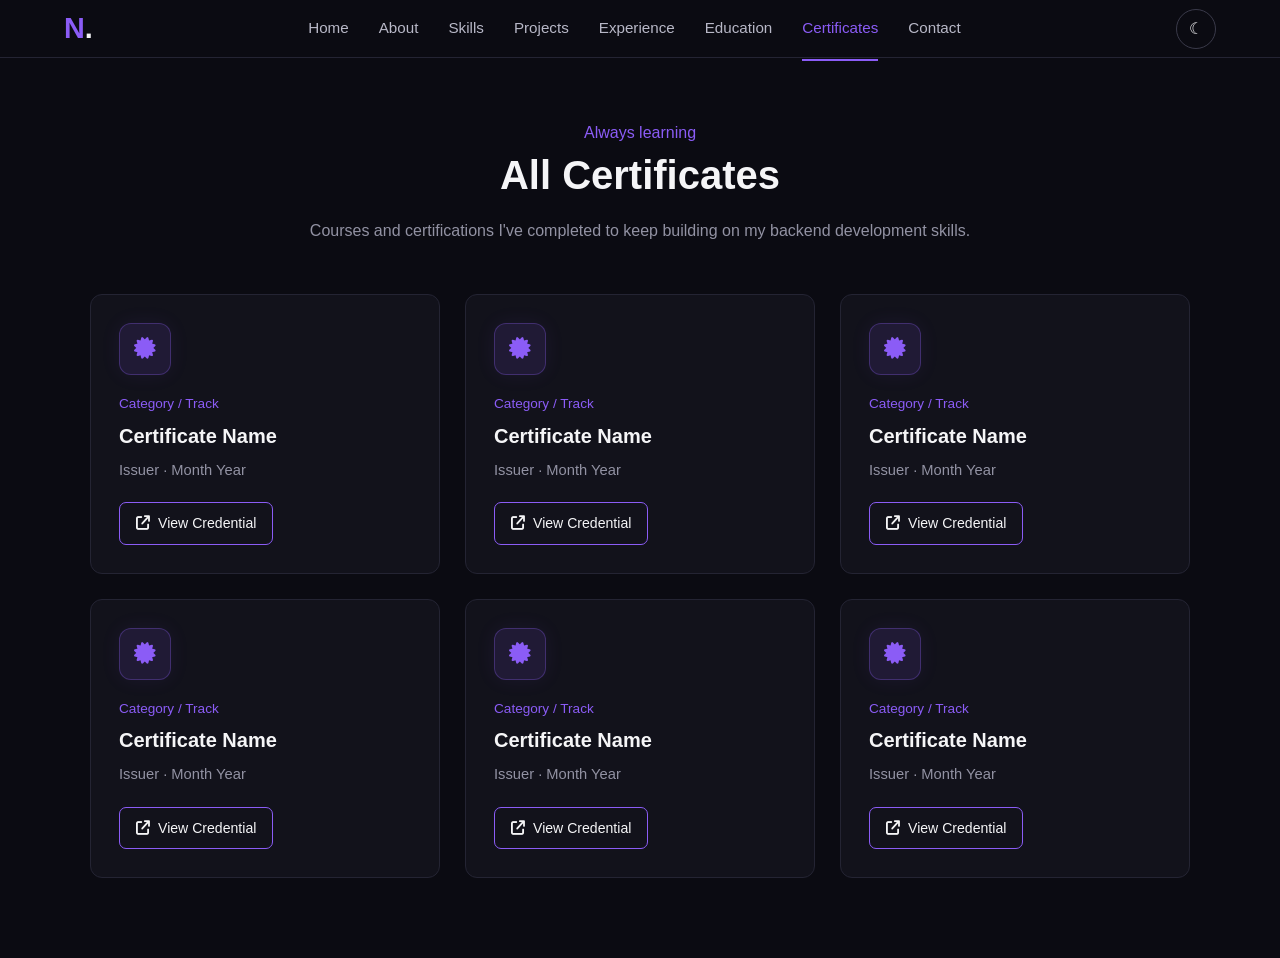
==== certificates.html @ 8460e075 "Rename Certificates.html to certificates.html" ====
<!DOCTYPE html>
<html lang="en">
<head>
    <meta charset="UTF-8">
    <meta name="viewport" content="width=device-width, initial-scale=1.0">

    <title>Certificates | Naira Othman Tamer</title>
    <link rel="icon" type="image/png" href="assets/WebLogo.png">

    <link rel="stylesheet" href="css/certificatestyle.css">

    <!-- Font Awesome -->
    <link
        rel="stylesheet"
        href="https://cdnjs.cloudflare.com/ajax/libs/font-awesome/6.5.2/css/all.min.css"
    >
</head>

<body>

    <!-- Certificates Navbar -->
    <header class="certs-navbar">

        <a href="index.html" class="certs-logo">
            N<span>.</span>
        </a>

        <nav class="certs-nav-links">
            <a href="index.html#home">Home</a>
            <a href="index.html#about">About</a>
            <a href="index.html#skills">Skills</a>
            <a href="projects.html">Projects</a>
            <a href="index.html#experience">Experience</a>
            <a href="index.html#education">Education</a>
            <a href="certificates.html" class="active">Certificates</a>
            <a href="index.html#contact">Contact</a>
        </nav>

        <button
            class="certs-theme-toggle"
            aria-label="Toggle theme"
        >
            ☾
        </button>

    </header>


    <!-- Certificates Page -->
    <main class="certs-page">

        <section class="certs-section">

            <div class="certs-section-heading">
                <p>Always learning</p>
                <h1>All Certificates</h1>
            </div>

            <p class="certs-page-intro">
                Courses and certifications I've completed to keep building
                on my backend development skills.
            </p>


            <div class="certs-grid">

                <!-- PLACEHOLDER — repeat .certs-card for each certificate -->
                <article class="certs-card">
                    <div class="certs-card-content">

                        <div class="certs-card-icon">
                            <i class="fa-solid fa-certificate"></i>
                        </div>

                        <div class="certs-category">Category / Track</div>

                        <h2>Certificate Name</h2>

                        <p>Issuer · Month Year</p>

                        <a
                            href="#"
                            target="_blank"
                            rel="noopener noreferrer"
                            class="certs-link"
                        >
                            <i class="fa-solid fa-arrow-up-right-from-square"></i>
                            View Credential
                        </a>

                    </div>
                </article>

                <article class="certs-card">
                    <div class="certs-card-content">

                        <div class="certs-card-icon">
                            <i class="fa-solid fa-certificate"></i>
                        </div>

                        <div class="certs-category">Category / Track</div>

                        <h2>Certificate Name</h2>

                        <p>Issuer · Month Year</p>

                        <a
                            href="#"
                            target="_blank"
                            rel="noopener noreferrer"
                            class="certs-link"
                        >
                            <i class="fa-solid fa-arrow-up-right-from-square"></i>
                            View Credential
                        </a>

                    </div>
                </article>

                <article class="certs-card">
                    <div class="certs-card-content">

                        <div class="certs-card-icon">
                            <i class="fa-solid fa-certificate"></i>
                        </div>

                        <div class="certs-category">Category / Track</div>

                        <h2>Certificate Name</h2>

                        <p>Issuer · Month Year</p>

                        <a
                            href="#"
                            target="_blank"
                            rel="noopener noreferrer"
                            class="certs-link"
                        >
                            <i class="fa-solid fa-arrow-up-right-from-square"></i>
                            View Credential
                        </a>

                    </div>
                </article>

                <article class="certs-card">
                    <div class="certs-card-content">

                        <div class="certs-card-icon">
                            <i class="fa-solid fa-certificate"></i>
                        </div>

                        <div class="certs-category">Category / Track</div>

                        <h2>Certificate Name</h2>

                        <p>Issuer · Month Year</p>

                        <a
                            href="#"
                            target="_blank"
                            rel="noopener noreferrer"
                            class="certs-link"
                        >
                            <i class="fa-solid fa-arrow-up-right-from-square"></i>
                            View Credential
                        </a>

                    </div>
                </article>

                <article class="certs-card">
                    <div class="certs-card-content">

                        <div class="certs-card-icon">
                            <i class="fa-solid fa-certificate"></i>
                        </div>

                        <div class="certs-category">Category / Track</div>

                        <h2>Certificate Name</h2>

                        <p>Issuer · Month Year</p>

                        <a
                            href="#"
                            target="_blank"
                            rel="noopener noreferrer"
                            class="certs-link"
                        >
                            <i class="fa-solid fa-arrow-up-right-from-square"></i>
                            View Credential
                        </a>

                    </div>
                </article>

                <article class="certs-card">
                    <div class="certs-card-content">

                        <div class="certs-card-icon">
                            <i class="fa-solid fa-certificate"></i>
                        </div>

                        <div class="certs-category">Category / Track</div>

                        <h2>Certificate Name</h2>

                        <p>Issuer · Month Year</p>

                        <a
                            href="#"
                            target="_blank"
                            rel="noopener noreferrer"
                            class="certs-link"
                        >
                            <i class="fa-solid fa-arrow-up-right-from-square"></i>
                            View Credential
                        </a>

                    </div>
                </article>
                <!-- END PLACEHOLDER -->

            </div>

        </section>

    </main>


    <script src="js/script.js"></script>

</body>
</html>
---- css/certificatestyle.css ----
/* ==================================================
   CERTIFICATES PAGE
   ================================================== */

/* =========================
   Base
   ========================= */

* {
    margin: 0;
    padding: 0;
    box-sizing: border-box;
}

html {
    scroll-behavior: smooth;
}

body {
    font-family: Arial, Helvetica, sans-serif;
    background: #0b0b12;
    color: #f5f5f7;
    line-height: 1.6;
    min-height: 100vh;
}


/* =========================
   Navbar
   ========================= */

.certs-navbar {
    position: fixed;
    top: 0;
    left: 0;
    width: 100%;
    height: 58px;

    display: flex;
    align-items: center;

    padding: 0 5%;
    z-index: 1000;

    background: #0b0b12;
    border-bottom: 1px solid #242433;
}

.certs-logo {
    color: #8b5cf6;
    font-size: 1.8rem;
    font-weight: 700;
    text-decoration: none;

    flex-shrink: 0;
}

.certs-logo span {
    color: #f5f5f7;
}


/* Navigation */

.certs-nav-links {
    display: flex;
    align-items: center;
    justify-content: center;

    gap: 30px;

    margin: 0 auto;
}

.certs-nav-links a {
    position: relative;

    color: #b8b8c7;
    text-decoration: none;

    font-size: 0.95rem;
    font-weight: 500;

    white-space: nowrap;

    padding: 20px 0;

    transition: color 0.3s ease;
}

.certs-nav-links a:hover,
.certs-nav-links a.active {
    color: #f5f5f7;
}

.certs-nav-links a.active {
    color: #8b5cf6;
}

.certs-nav-links a.active::after {
    content: "";

    position: absolute;
    left: 0;
    right: 0;
    bottom: 0;

    height: 2px;

    background: #8b5cf6;
}


/* Theme Button */

.certs-theme-toggle {
    width: 40px;
    height: 40px;

    display: flex;
    align-items: center;
    justify-content: center;

    flex-shrink: 0;

    background: transparent;
    border: 1px solid #3a3a4a;
    border-radius: 50%;

    color: #f5f5f7;

    font-size: 1rem;

    cursor: pointer;

    transition: 0.3s ease;
}

.certs-theme-toggle:hover {
    border-color: #8b5cf6;
    color: #8b5cf6;
}


/* =========================
   Main Certificates Page
   ========================= */

.certs-page {
    min-height: 100vh;

    padding-top: 120px;
    padding-bottom: 80px;
}

.certs-section {
    width: 88%;
    max-width: 1100px;

    margin: 0 auto;
}


/* =========================
   Page Heading
   ========================= */

.certs-section-heading {
    text-align: center;

    margin-bottom: 18px;
}

.certs-section-heading p {
    color: #8b5cf6;

    font-size: 1rem;

    margin-bottom: 5px;
}

.certs-section-heading h1 {
    color: #f5f5f7;

    font-size: 2.5rem;
    font-weight: 700;

    line-height: 1.2;
}


/* Intro */

.certs-page-intro {
    max-width: 700px;

    margin: 0 auto 50px;

    text-align: center;

    color: #9292a3;

    font-size: 1rem;
    line-height: 1.7;
}


/* =========================
   Certificates Grid
   ========================= */

.certs-grid {
    display: grid;

    grid-template-columns: repeat(3, minmax(0, 1fr));

    gap: 25px;
}


/* =========================
   Certificate Card
   ========================= */

.certs-card {
    background: #12121b;

    border: 1px solid #242433;
    border-radius: 12px;

    overflow: hidden;

    transition:
        border-color 0.3s ease,
        transform 0.3s ease;
}

.certs-card:hover {
    border-color: #3a3a4a;
    transform: translateY(-3px);
}

.certs-card-content {
    padding: 28px;
}


/* Icon */

.certs-card-icon {
    width: 52px;
    height: 52px;

    display: flex;
    align-items: center;
    justify-content: center;

    margin-bottom: 18px;

    border-radius: 12px;

    background: rgba(139, 92, 246, 0.12);
    border: 1px solid rgba(139, 92, 246, 0.3);

    color: #8b5cf6;

    font-size: 1.35rem;

    box-shadow: 0 0 20px rgba(139, 92, 246, 0.08);
}


/* Category */

.certs-category {
    color: #8b5cf6;

    font-size: 0.85rem;

    margin-bottom: 8px;
}


/* Title */

.certs-card h2 {
    color: #f5f5f7;

    font-size: 1.25rem;
    font-weight: 600;

    line-height: 1.3;

    margin-bottom: 10px;
}


/* Issuer / date */

.certs-card p {
    color: #9292a3;

    font-size: 0.92rem;

    line-height: 1.6;
}


/* =========================
   Credential Link
   ========================= */

.certs-link {
    display: inline-flex;
    align-items: center;

    gap: 8px;

    margin-top: 20px;
    padding: 9px 16px;

    border: 1px solid #8b5cf6;
    border-radius: 7px;

    color: #f5f5f7;
    background: transparent;

    font-size: 0.88rem;
    font-weight: 500;

    text-decoration: none;

    transition: 0.3s ease;
}

.certs-link:hover {
    background: #8b5cf6;
    color: #ffffff;

    transform: translateY(-2px);
}


/* ==================================================
   RESPONSIVE
   ================================================== */

@media (max-width: 900px) {

    .certs-navbar {
        padding: 0 4%;
    }

    .certs-nav-links {
        gap: 20px;
    }

    .certs-grid {
        grid-template-columns: repeat(2, minmax(0, 1fr));
    }

}


@media (max-width: 600px) {

    .certs-navbar {
        height: 58px;

        padding: 0 4%;

        gap: 15px;
    }

    .certs-nav-links {
        justify-content: flex-start;

        gap: 18px;

        overflow-x: auto;

        margin: 0;

        flex: 1;

        scrollbar-width: none;
    }

    .certs-nav-links::-webkit-scrollbar {
        display: none;
    }

    .certs-nav-links a {
        font-size: 0.9rem;
    }

    .certs-theme-toggle {
        width: 38px;
        height: 38px;
    }

    .certs-page {
        padding-top: 105px;
        padding-bottom: 60px;
    }

    .certs-section {
        width: 90%;
    }

    .certs-section-heading h1 {
        font-size: 2.1rem;
    }

    .certs-page-intro {
        margin-bottom: 35px;
    }

    .certs-card-content {
        padding: 22px;
    }

    .certs-grid {
        grid-template-columns: 1fr;
    }

}


@media (max-width: 400px) {

    .certs-navbar {
        padding: 0 3%;
    }

    .certs-nav-links {
        gap: 15px;
    }

    .certs-section-heading h1 {
        font-size: 1.9rem;
    }

    .certs-card-content {
        padding: 20px;
    }

}


/* =========================
   Light Theme
========================= */

body.light-theme {
    background: #f7f7fb;
    color: #18181f;
}

body.light-theme .certs-navbar {
    background: #ffffff;
    border-bottom-color: #e5e5ec;
}

body.light-theme .certs-logo {
    color: #18181f;
}

body.light-theme .certs-nav-links a {
    color: #666675;
}

body.light-theme .certs-nav-links a:hover {
    color: #18181f;
}

body.light-theme .certs-theme-toggle {
    color: #18181f;
    border-color: #d5d5df;
}
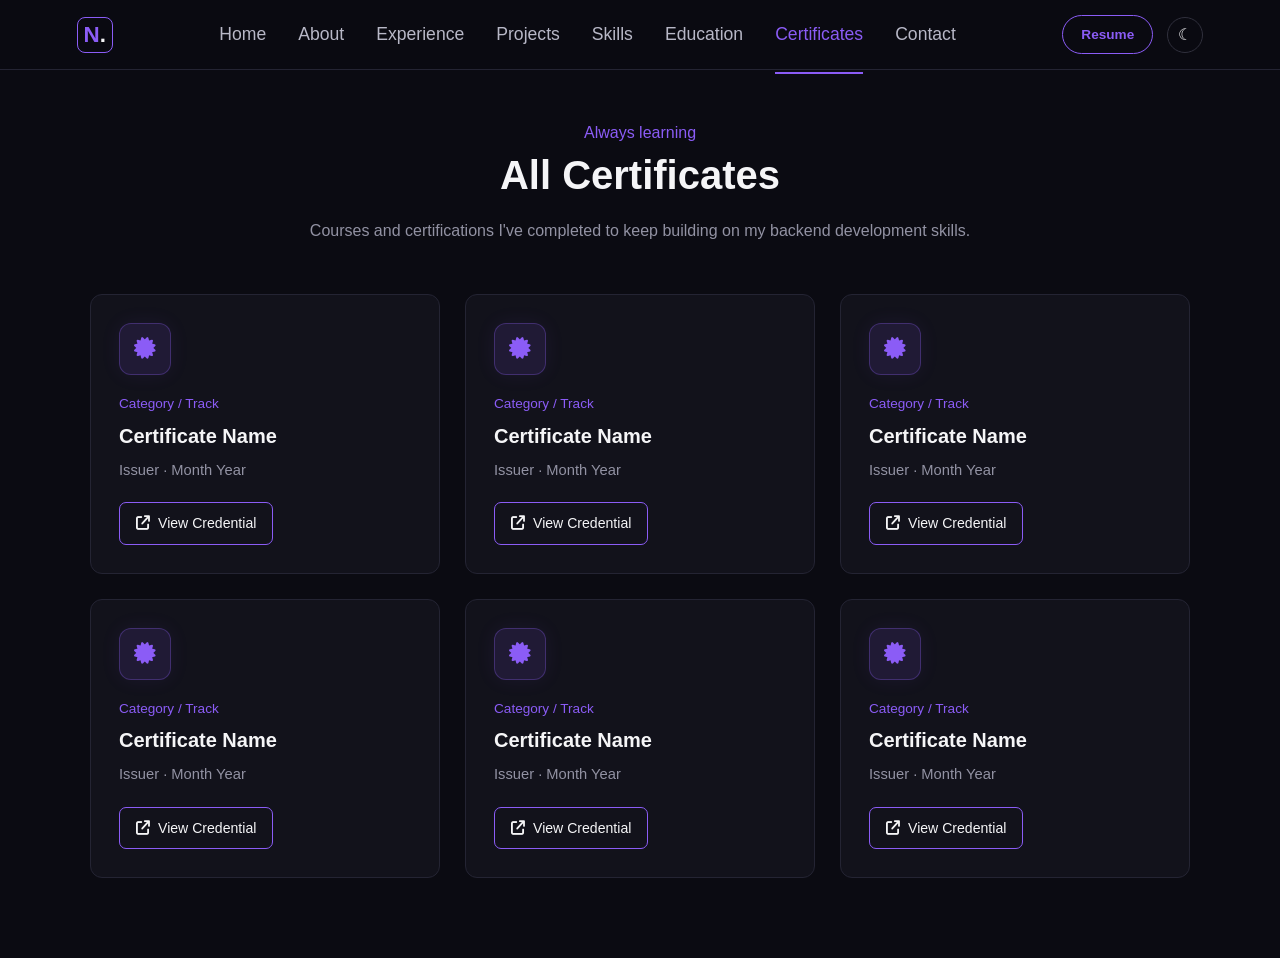
==== commit d3be0904: "unified nav bar at 3 pages using js" ====
--- a/certificates.html
+++ b/certificates.html
@@ -8,7 +8,7 @@
     <link rel="icon" type="image/png" href="assets/WebLogo.png">
 
     <link rel="stylesheet" href="css/certificatestyle.css">
-
+    <link rel="stylesheet" href="css/navbar.css">
     <!-- Font Awesome -->
     <link
         rel="stylesheet"
@@ -20,29 +20,7 @@
 
     <!-- Certificates Navbar -->
     <header class="certs-navbar">
-
-        <a href="index.html" class="certs-logo">
-            N<span>.</span>
-        </a>
-
-        <nav class="certs-nav-links">
-            <a href="index.html#home">Home</a>
-            <a href="index.html#about">About</a>
-            <a href="index.html#skills">Skills</a>
-            <a href="projects.html">Projects</a>
-            <a href="index.html#experience">Experience</a>
-            <a href="index.html#education">Education</a>
-            <a href="certificates.html" class="active">Certificates</a>
-            <a href="index.html#contact">Contact</a>
-        </nav>
-
-        <button
-            class="certs-theme-toggle"
-            aria-label="Toggle theme"
-        >
-            ☾
-        </button>
-
+        <site-navbar active="certificates" class="navbar"></site-navbar>
     </header>
 
 
@@ -230,6 +208,7 @@
 
 
     <script src="js/script.js"></script>
+    <script src="js/navbar.js" defer></script>
 
 </body>
 </html>
--- a/css/certificatestyle.css
+++ b/css/certificatestyle.css
@@ -1,6 +1,24 @@
 /* ==================================================
    CERTIFICATES PAGE
    ================================================== */
+
+   /* =========================
+   Main Certificates Page
+   ========================= */
+
+   .certs-page {
+    min-height: 100vh;
+
+    padding-top: 120px;
+    padding-bottom: 80px;
+    }
+
+    .certs-section {
+    width: 88%;
+    max-width: 1100px;
+
+    margin: 0 auto;
+    }
 
 /* =========================
    Base
@@ -16,6 +34,11 @@
     scroll-behavior: smooth;
 }
 
+a {
+    text-decoration: none;
+    color: inherit;
+}
+
 body {
     font-family: Arial, Helvetica, sans-serif;
     background: #0b0b12;
@@ -26,235 +49,99 @@
 
 
 /* =========================
-   Navbar
-   ========================= */
-
-.certs-navbar {
-    position: fixed;
-    top: 0;
-    left: 0;
-    width: 100%;
-    height: 58px;
-
-    display: flex;
-    align-items: center;
-
-    padding: 0 5%;
-    z-index: 1000;
-
-    background: #0b0b12;
-    border-bottom: 1px solid #242433;
-}
-
-.certs-logo {
+   Page Heading
+   ========================= */
+
+.certs-section-heading {
+    text-align: center;
+
+    margin-bottom: 18px;
+}
+
+.certs-section-heading p {
     color: #8b5cf6;
-    font-size: 1.8rem;
+
+    font-size: 1rem;
+
+    margin-bottom: 5px;
+}
+
+.certs-section-heading h1 {
+    color: #f5f5f7;
+
+    font-size: 2.5rem;
     font-weight: 700;
-    text-decoration: none;
-
-    flex-shrink: 0;
-}
-
-.certs-logo span {
-    color: #f5f5f7;
-}
-
-
-/* Navigation */
-
-.certs-nav-links {
+
+    line-height: 1.2;
+}
+
+
+/* Intro */
+
+.certs-page-intro {
+    max-width: 700px;
+
+    margin: 0 auto 50px;
+
+    text-align: center;
+
+    color: #9292a3;
+
+    font-size: 1rem;
+    line-height: 1.7;
+}
+
+
+/* =========================
+   Certificates Grid
+   ========================= */
+
+.certs-grid {
+    display: grid;
+
+    grid-template-columns: repeat(3, minmax(0, 1fr));
+
+    gap: 25px;
+}
+
+
+/* =========================
+   Certificate Card
+   ========================= */
+
+.certs-card {
+    background: #12121b;
+
+    border: 1px solid #242433;
+    border-radius: 12px;
+
+    overflow: hidden;
+
+    transition:
+        border-color 0.3s ease,
+        transform 0.3s ease;
+}
+
+.certs-card:hover {
+    border-color: #3a3a4a;
+    transform: translateY(-3px);
+}
+
+.certs-card-content {
+    padding: 28px;
+}
+
+
+/* Icon */
+
+.certs-card-icon {
+    width: 52px;
+    height: 52px;
+
     display: flex;
     align-items: center;
     justify-content: center;
 
-    gap: 30px;
-
-    margin: 0 auto;
-}
-
-.certs-nav-links a {
-    position: relative;
-
-    color: #b8b8c7;
-    text-decoration: none;
-
-    font-size: 0.95rem;
-    font-weight: 500;
-
-    white-space: nowrap;
-
-    padding: 20px 0;
-
-    transition: color 0.3s ease;
-}
-
-.certs-nav-links a:hover,
-.certs-nav-links a.active {
-    color: #f5f5f7;
-}
-
-.certs-nav-links a.active {
-    color: #8b5cf6;
-}
-
-.certs-nav-links a.active::after {
-    content: "";
-
-    position: absolute;
-    left: 0;
-    right: 0;
-    bottom: 0;
-
-    height: 2px;
-
-    background: #8b5cf6;
-}
-
-
-/* Theme Button */
-
-.certs-theme-toggle {
-    width: 40px;
-    height: 40px;
-
-    display: flex;
-    align-items: center;
-    justify-content: center;
-
-    flex-shrink: 0;
-
-    background: transparent;
-    border: 1px solid #3a3a4a;
-    border-radius: 50%;
-
-    color: #f5f5f7;
-
-    font-size: 1rem;
-
-    cursor: pointer;
-
-    transition: 0.3s ease;
-}
-
-.certs-theme-toggle:hover {
-    border-color: #8b5cf6;
-    color: #8b5cf6;
-}
-
-
-/* =========================
-   Main Certificates Page
-   ========================= */
-
-.certs-page {
-    min-height: 100vh;
-
-    padding-top: 120px;
-    padding-bottom: 80px;
-}
-
-.certs-section {
-    width: 88%;
-    max-width: 1100px;
-
-    margin: 0 auto;
-}
-
-
-/* =========================
-   Page Heading
-   ========================= */
-
-.certs-section-heading {
-    text-align: center;
-
-    margin-bottom: 18px;
-}
-
-.certs-section-heading p {
-    color: #8b5cf6;
-
-    font-size: 1rem;
-
-    margin-bottom: 5px;
-}
-
-.certs-section-heading h1 {
-    color: #f5f5f7;
-
-    font-size: 2.5rem;
-    font-weight: 700;
-
-    line-height: 1.2;
-}
-
-
-/* Intro */
-
-.certs-page-intro {
-    max-width: 700px;
-
-    margin: 0 auto 50px;
-
-    text-align: center;
-
-    color: #9292a3;
-
-    font-size: 1rem;
-    line-height: 1.7;
-}
-
-
-/* =========================
-   Certificates Grid
-   ========================= */
-
-.certs-grid {
-    display: grid;
-
-    grid-template-columns: repeat(3, minmax(0, 1fr));
-
-    gap: 25px;
-}
-
-
-/* =========================
-   Certificate Card
-   ========================= */
-
-.certs-card {
-    background: #12121b;
-
-    border: 1px solid #242433;
-    border-radius: 12px;
-
-    overflow: hidden;
-
-    transition:
-        border-color 0.3s ease,
-        transform 0.3s ease;
-}
-
-.certs-card:hover {
-    border-color: #3a3a4a;
-    transform: translateY(-3px);
-}
-
-.certs-card-content {
-    padding: 28px;
-}
-
-
-/* Icon */
-
-.certs-card-icon {
-    width: 52px;
-    height: 52px;
-
-    display: flex;
-    align-items: center;
-    justify-content: center;
-
     margin-bottom: 18px;
 
     border-radius: 12px;
@@ -347,14 +234,7 @@
 
 @media (max-width: 900px) {
 
-    .certs-navbar {
-        padding: 0 4%;
-    }
-
-    .certs-nav-links {
-        gap: 20px;
-    }
-
+   
     .certs-grid {
         grid-template-columns: repeat(2, minmax(0, 1fr));
     }
@@ -364,41 +244,7 @@
 
 @media (max-width: 600px) {
 
-    .certs-navbar {
-        height: 58px;
-
-        padding: 0 4%;
-
-        gap: 15px;
-    }
-
-    .certs-nav-links {
-        justify-content: flex-start;
-
-        gap: 18px;
-
-        overflow-x: auto;
-
-        margin: 0;
-
-        flex: 1;
-
-        scrollbar-width: none;
-    }
-
-    .certs-nav-links::-webkit-scrollbar {
-        display: none;
-    }
-
-    .certs-nav-links a {
-        font-size: 0.9rem;
-    }
-
-    .certs-theme-toggle {
-        width: 38px;
-        height: 38px;
-    }
-
+  
     .certs-page {
         padding-top: 105px;
         padding-bottom: 60px;
@@ -429,14 +275,7 @@
 
 @media (max-width: 400px) {
 
-    .certs-navbar {
-        padding: 0 3%;
-    }
-
-    .certs-nav-links {
-        gap: 15px;
-    }
-
+   
     .certs-section-heading h1 {
         font-size: 1.9rem;
     }
@@ -456,25 +295,3 @@
     background: #f7f7fb;
     color: #18181f;
 }
-
-body.light-theme .certs-navbar {
-    background: #ffffff;
-    border-bottom-color: #e5e5ec;
-}
-
-body.light-theme .certs-logo {
-    color: #18181f;
-}
-
-body.light-theme .certs-nav-links a {
-    color: #666675;
-}
-
-body.light-theme .certs-nav-links a:hover {
-    color: #18181f;
-}
-
-body.light-theme .certs-theme-toggle {
-    color: #18181f;
-    border-color: #d5d5df;
-}
--- a/css/navbar.css
+++ b/css/navbar.css
@@ -0,0 +1,250 @@
+/* =========================
+   Shared Navbar (all pages)
+   ========================= */
+
+.navbar {
+    position: fixed;
+    top: 0;
+    left: 0;
+    width: 100%;
+    height: 70px;
+
+    display: flex;
+    align-items: center;
+    justify-content: space-between;
+
+    padding: 0 6%;
+    z-index: 1000;
+
+    background: rgba(11, 11, 18, 0.88);
+    backdrop-filter: blur(12px);
+
+    border-bottom: 1px solid #242433;
+}
+
+.logo {
+    width: 36px;
+    height: 36px;
+
+    display: flex;
+    align-items: center;
+    justify-content: center;
+
+    border-radius: 8px;
+    border: 1px solid #8b5cf6;
+
+    color: #8b5cf6;
+    font-size: 1.4rem;
+    font-weight: 700;
+}
+
+.logo span {
+    color: #f5f5f7;
+}
+
+.nav-links {
+    display: flex;
+    align-items: center;
+    gap: 32px;
+
+    margin: 0 auto;
+}
+
+.nav-actions {
+    display: flex;
+    align-items: center;
+    gap: 14px;
+
+    flex-shrink: 0;
+}
+
+.nav-links a {
+    position: relative;
+
+    color: #b8b8c7;
+    font-size: 1.1rem;
+
+    padding: 25px 0;
+
+    transition: color 0.3s ease;
+}
+
+.nav-links a:hover,
+.nav-links a.active {
+    color: #f5f5f7;
+}
+
+.nav-links a.active {
+    color: #8b5cf6;
+}
+
+.nav-links a.active::after {
+    content: "";
+
+    position: absolute;
+    left: 0;
+    bottom: 0;
+
+    width: 100%;
+    height: 2px;
+
+    background: #8b5cf6;
+}
+
+.nav-resume-btn {
+    padding: 8px 18px;
+
+    border: 1px solid #8b5cf6;
+    border-radius: 20px;
+
+    color: #8b5cf6;
+    font-size: 0.85rem;
+    font-weight: 600;
+
+    transition: 0.3s ease;
+}
+
+.nav-resume-btn:hover {
+    background: #8b5cf6;
+    color: #ffffff;
+}
+
+.theme-toggle {
+    width: 36px;
+    height: 36px;
+
+    display: flex;
+    align-items: center;
+    justify-content: center;
+
+    border: 1px solid #30303d;
+    border-radius: 50%;
+
+    background: transparent;
+    color: #f5f5f7;
+
+    cursor: pointer;
+    font-size: 1rem;
+}
+
+
+/* =========================
+   Light Theme
+   ========================= */
+
+body.light-theme .navbar {
+    background: rgba(255, 255, 255, 0.92);
+    border-bottom-color: #e5e5ec;
+}
+
+body.light-theme .logo span {
+    color: #18181f;
+}
+
+body.light-theme .nav-links a {
+    color: #666675;
+}
+
+body.light-theme .nav-links a:hover,
+body.light-theme .nav-links a.active {
+    color: #18181f;
+}
+
+body.light-theme .theme-toggle {
+    color: #18181f;
+    border-color: #d5d5df;
+}
+
+
+/* =========================
+   Responsive
+   ========================= */
+
+@media (max-width: 900px) {
+
+    .navbar {
+        height: 70px;
+        padding: 0 5%;
+        gap: 20px;
+        flex-wrap: nowrap;
+    }
+
+    .nav-links {
+        justify-content: flex-end;
+
+        gap: 20px;
+        flex-wrap: nowrap;
+
+        min-width: 0;
+        overflow-x: auto;
+        white-space: nowrap;
+
+        scrollbar-width: none;
+    }
+
+    .nav-links::-webkit-scrollbar {
+        display: none;
+    }
+
+    .nav-links a {
+        font-size: 0.82rem;
+        padding: 25px 0;
+        flex-shrink: 0;
+    }
+
+    .theme-toggle {
+        flex-shrink: 0;
+    }
+}
+
+@media (max-width: 600px) {
+
+    .navbar {
+        height: 64px;
+        padding: 0 4%;
+        gap: 12px;
+    }
+
+    .logo {
+        width: 32px;
+        height: 32px;
+        font-size: 1.1rem;
+        flex-shrink: 0;
+    }
+
+    .nav-links {
+        gap: 14px;
+    }
+
+    .nav-links a {
+        font-size: 0.76rem;
+        padding: 22px 0;
+    }
+
+    .nav-resume-btn {
+        padding: 6px 14px;
+        font-size: 0.78rem;
+    }
+
+    .theme-toggle {
+        width: 32px;
+        height: 32px;
+        font-size: 0.85rem;
+        flex-shrink: 0;
+    }
+}
+
+@media (max-width: 400px) {
+
+    .navbar {
+        gap: 8px;
+    }
+
+    .nav-links {
+        gap: 10px;
+    }
+
+    .nav-links a {
+        font-size: 0.70rem;
+    }
+}
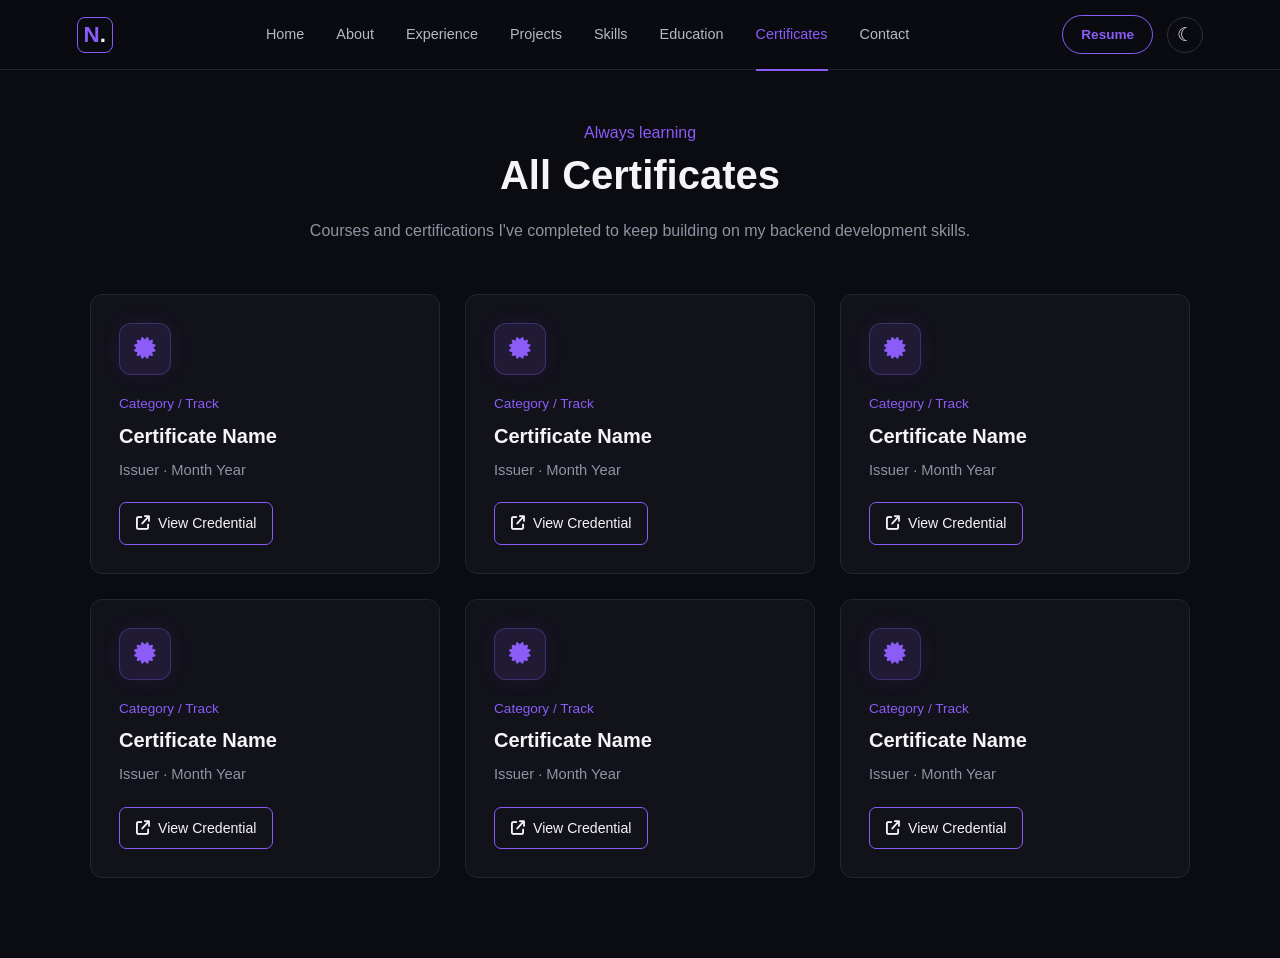
==== commit 5c7a835b: "generalize Cards style- Add projects data" ====
--- a/certificates.html
+++ b/certificates.html
@@ -9,6 +9,7 @@
 
     <link rel="stylesheet" href="css/certificatestyle.css">
     <link rel="stylesheet" href="css/navbar.css">
+    <link rel="stylesheet" href="css/cards.css">
     <!-- Font Awesome -->
     <link
         rel="stylesheet"
--- a/css/certificatestyle.css
+++ b/css/certificatestyle.css
@@ -109,23 +109,6 @@
    Certificate Card
    ========================= */
 
-.certs-card {
-    background: #12121b;
-
-    border: 1px solid #242433;
-    border-radius: 12px;
-
-    overflow: hidden;
-
-    transition:
-        border-color 0.3s ease,
-        transform 0.3s ease;
-}
-
-.certs-card:hover {
-    border-color: #3a3a4a;
-    transform: translateY(-3px);
-}
 
 .certs-card-content {
     padding: 28px;
--- a/css/navbar.css
+++ b/css/navbar.css
@@ -62,7 +62,7 @@
     position: relative;
 
     color: #b8b8c7;
-    font-size: 1.1rem;
+    font-size: 0.9rem;
 
     padding: 25px 0;
 
@@ -124,7 +124,7 @@
     color: #f5f5f7;
 
     cursor: pointer;
-    font-size: 1rem;
+    font-size: 1.2rem;
 }
 
 
--- a/css/cards.css
+++ b/css/cards.css
@@ -0,0 +1,147 @@
+/* =========================
+   Shared Card Base
+   ========================= */
+
+.project-card,
+.projects-card,
+.skill-card,
+.cert-card,
+.certs-card,
+.experience-content,
+.education-card {
+    background: #12121b;
+    border: 1px solid #242433;
+    border-radius: 12px;
+    transition: transform 0.3s ease, border-color 0.3s ease, box-shadow 0.3s ease;
+}
+
+.project-card:hover,
+.projects-card:hover,
+.skill-card:hover,
+.cert-card:hover,
+.certs-card:hover,
+.experience-content:hover,
+.education-card:hover {
+    transform: translateY(-6px);
+    border-color: #8b5cf6;
+    box-shadow: 0 8px 30px rgba(139, 92, 246, 0.15);
+}
+
+
+/* =========================
+   Shared Card Header
+   (icon + category in one row)
+   ========================= */
+
+.project-card-header,
+.projects-card-header {
+    display: flex;
+    align-items: center;
+    gap: 14px;
+    margin-bottom: 14px;
+}
+
+.project-card-header .project-category,
+.projects-card-header .projects-category {
+    margin-bottom: 0;
+}
+
+
+/* =========================
+   Shared Card Icon Box
+   ========================= */
+
+.project-card-icon,
+.projects-card-icon,
+.cert-icon,
+.certs-card-icon {
+    flex-shrink: 0;
+    width: 52px;
+    height: 52px;
+    display: flex;
+    align-items: center;
+    justify-content: center;
+    border-radius: 12px;
+    background: rgba(139, 92, 246, 0.12);
+    border: 1px solid rgba(139, 92, 246, 0.3);
+    color: #8b5cf6;
+    font-size: 1.35rem;
+    box-shadow: 0 0 20px rgba(139, 92, 246, 0.08);
+}
+
+
+/* =========================
+   Light Mode — cards stay dark
+   ========================= */
+
+body.light-theme .project-card,
+body.light-theme .projects-card,
+body.light-theme .skill-card,
+body.light-theme .cert-card,
+body.light-theme .certs-card,
+body.light-theme .experience-content,
+body.light-theme .education-card {
+    background: #f0f0f6;
+    border-color: #dcdce8;
+}
+
+body.light-theme .project-card:hover,
+body.light-theme .projects-card:hover,
+body.light-theme .skill-card:hover,
+body.light-theme .cert-card:hover,
+body.light-theme .experience-content:hover,
+body.light-theme .education-card:hover {
+    border-color: #8b5cf6;
+    box-shadow: 0 8px 30px rgba(139, 92, 246, 0.15);
+}
+
+/* Card text — light mode */
+
+body.light-theme .skill-card h3,
+body.light-theme .project-card h3,
+body.light-theme .projects-card h2,
+body.light-theme .experience-header h3,
+body.light-theme .education-main h3,
+body.light-theme .cert-card h3,
+body.light-theme .certs-card h2 {
+    color: #18181f;
+}
+
+body.light-theme .skill-card p,
+body.light-theme .project-card p,
+body.light-theme .projects-card p,
+body.light-theme .experience-company,
+body.light-theme .experience-list li,
+body.light-theme .education-school,
+body.light-theme .education-gpa,
+body.light-theme .cert-card p,
+body.light-theme .certs-card p {
+    color: #555563;
+}
+
+body.light-theme .project-tech span,
+body.light-theme .projects-tech span,
+body.light-theme .course-tags span {
+    background: #e2e2ee;
+    color: #444452;
+}
+
+body.light-theme .project-link,
+body.light-theme .projects-link,
+body.light-theme .certs-link {
+    color: #18181f;
+    border-color: #8b5cf6;
+}
+
+body.light-theme .project-link:hover,
+body.light-theme .projects-link:hover,
+body.light-theme .certs-link:hover {
+    background: #8b5cf6;
+    color: #ffffff;
+}
+
+body.light-theme .project-category,
+body.light-theme .projects-category,
+body.light-theme .certs-category {
+    color: #7c3aed;
+}
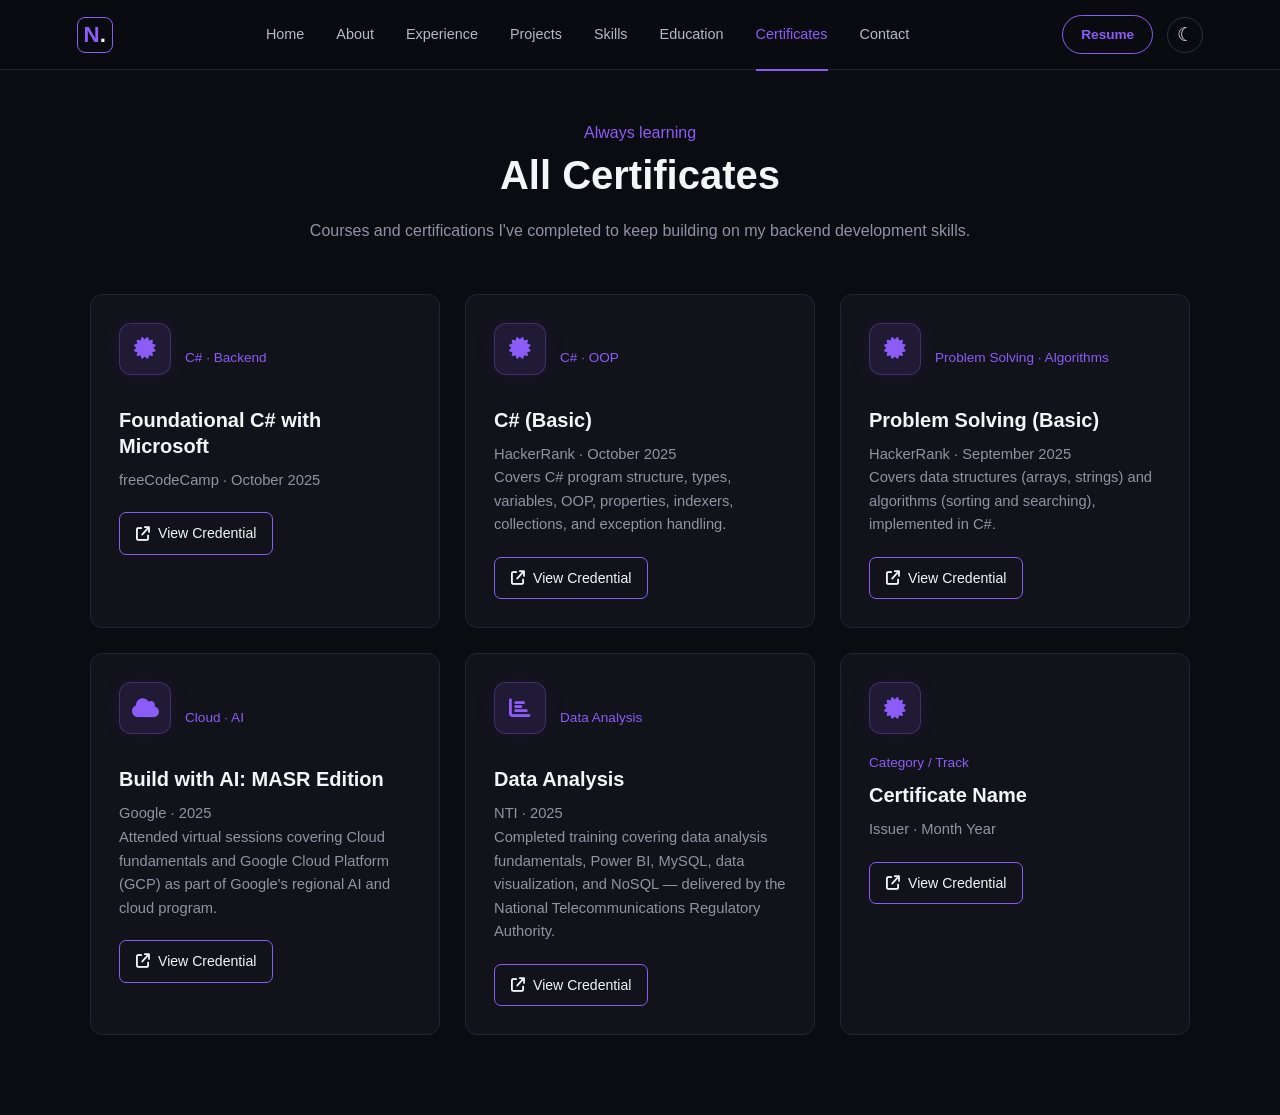
==== commit 569697ca: "Add Certificates" ====
--- a/certificates.html
+++ b/certificates.html
@@ -45,6 +45,137 @@
 
                 <!-- PLACEHOLDER — repeat .certs-card for each certificate -->
                 <article class="certs-card">
+    <div class="certs-card-content">
+
+        <div class="certs-card-header">
+            <div class="certs-card-icon">
+                <i class="fa-solid fa-certificate"></i>
+            </div>
+            <div class="certs-category">C# · Backend</div>
+        </div>
+
+        <h2>Foundational C# with Microsoft</h2>
+
+        <p>freeCodeCamp · October 2025</p>
+
+        <a href="https://www.freecodecamp.org/certification/nairaotmantamer/foundational-c-sharp-with-microsoft"
+           target="_blank"
+           rel="noopener noreferrer"
+           class="certs-link">
+            <i class="fa-solid fa-arrow-up-right-from-square"></i>
+            View Credential
+        </a>
+
+    </div>
+               </article>
+
+                <article class="certs-card">
+    <div class="certs-card-content">
+
+        <div class="certs-card-header">
+            <div class="certs-card-icon">
+                <i class="fa-solid fa-certificate"></i>
+            </div>
+            <div class="certs-category">C# · OOP</div>
+        </div>
+
+        <h2>C# (Basic)</h2>
+
+        <p>HackerRank · October 2025</p>
+        <p>Covers C# program structure, types, variables, OOP, properties, indexers,
+             collections, and exception handling.</p>
+
+        <a href="https://www.hackerrank.com/certificates/8fabec7f0f20"
+           target="_blank"
+           rel="noopener noreferrer"
+           class="certs-link">
+            <i class="fa-solid fa-arrow-up-right-from-square"></i>
+            View Credential
+        </a>
+
+    </div>
+                </article>
+
+                <article class="certs-card">
+    <div class="certs-card-content">
+
+        <div class="certs-card-header">
+            <div class="certs-card-icon">
+                <i class="fa-solid fa-certificate"></i>
+            </div>
+            <div class="certs-category">Problem Solving · Algorithms</div>
+        </div>
+
+        <h2>Problem Solving (Basic)</h2>
+
+        <p>HackerRank · September 2025</p>
+        <p>Covers data structures (arrays, strings) and algorithms (sorting and searching), implemented in C#.</p>
+
+        <a href="https://www.hackerrank.com/certificates/04c7d512ca42"
+           target="_blank"
+           rel="noopener noreferrer"
+           class="certs-link">
+            <i class="fa-solid fa-arrow-up-right-from-square"></i>
+            View Credential
+        </a>
+
+    </div>
+                </article>
+
+                <article class="certs-card">
+    <div class="certs-card-content">
+
+        <div class="certs-card-header">
+            <div class="certs-card-icon">
+                <i class="fa-solid fa-cloud"></i>
+            </div>
+            <div class="certs-category">Cloud · AI</div>
+        </div>
+
+        <h2>Build with AI: MASR Edition</h2>
+
+        <p>Google · 2025</p>
+        <p>Attended virtual sessions covering Cloud fundamentals and Google Cloud Platform (GCP) as part of Google's regional AI and cloud program.</p>
+
+        <a href="https://www.linkedin.com/in/naira-othman-tamer/overlay/Certifications/2056981681/treasury/?profileId=ACoAACNfrCUBm3s56sPLlhaSm0tsjge7b9yXwV8"
+   target="_blank"
+   rel="noopener noreferrer"
+   class="certs-link">
+    <i class="fa-solid fa-arrow-up-right-from-square"></i>
+    View Credential
+</a>
+
+    </div>
+                </article>
+
+                <article class="certs-card">
+    <div class="certs-card-content">
+
+        <div class="certs-card-header">
+            <div class="certs-card-icon">
+                <i class="fa-solid fa-chart-bar"></i>
+            </div>
+            <div class="certs-category">Data Analysis</div>
+        </div>
+
+        <h2>Data Analysis</h2>
+
+        <p> NTI · 2025</p>
+        <p>Completed training covering data analysis fundamentals, Power BI, MySQL, data visualization,
+             and NoSQL — delivered by the National Telecommunications Regulatory Authority.</p>
+
+        <a href="https://www.linkedin.com/in/naira-othman-tamer/overlay/Certifications/2056041558/treasury/?profileId=ACoAACNfrCUBm3s56sPLlhaSm0tsjge7b9yXwV8"
+           target="_blank"
+           rel="noopener noreferrer"
+           class="certs-link">
+            <i class="fa-solid fa-arrow-up-right-from-square"></i>
+            View Credential
+        </a>
+
+    </div>
+                </article>
+
+                <article class="certs-card">
                     <div class="certs-card-content">
 
                         <div class="certs-card-icon">
@@ -69,136 +200,6 @@
 
                     </div>
                 </article>
-
-                <article class="certs-card">
-                    <div class="certs-card-content">
-
-                        <div class="certs-card-icon">
-                            <i class="fa-solid fa-certificate"></i>
-                        </div>
-
-                        <div class="certs-category">Category / Track</div>
-
-                        <h2>Certificate Name</h2>
-
-                        <p>Issuer · Month Year</p>
-
-                        <a
-                            href="#"
-                            target="_blank"
-                            rel="noopener noreferrer"
-                            class="certs-link"
-                        >
-                            <i class="fa-solid fa-arrow-up-right-from-square"></i>
-                            View Credential
-                        </a>
-
-                    </div>
-                </article>
-
-                <article class="certs-card">
-                    <div class="certs-card-content">
-
-                        <div class="certs-card-icon">
-                            <i class="fa-solid fa-certificate"></i>
-                        </div>
-
-                        <div class="certs-category">Category / Track</div>
-
-                        <h2>Certificate Name</h2>
-
-                        <p>Issuer · Month Year</p>
-
-                        <a
-                            href="#"
-                            target="_blank"
-                            rel="noopener noreferrer"
-                            class="certs-link"
-                        >
-                            <i class="fa-solid fa-arrow-up-right-from-square"></i>
-                            View Credential
-                        </a>
-
-                    </div>
-                </article>
-
-                <article class="certs-card">
-                    <div class="certs-card-content">
-
-                        <div class="certs-card-icon">
-                            <i class="fa-solid fa-certificate"></i>
-                        </div>
-
-                        <div class="certs-category">Category / Track</div>
-
-                        <h2>Certificate Name</h2>
-
-                        <p>Issuer · Month Year</p>
-
-                        <a
-                            href="#"
-                            target="_blank"
-                            rel="noopener noreferrer"
-                            class="certs-link"
-                        >
-                            <i class="fa-solid fa-arrow-up-right-from-square"></i>
-                            View Credential
-                        </a>
-
-                    </div>
-                </article>
-
-                <article class="certs-card">
-                    <div class="certs-card-content">
-
-                        <div class="certs-card-icon">
-                            <i class="fa-solid fa-certificate"></i>
-                        </div>
-
-                        <div class="certs-category">Category / Track</div>
-
-                        <h2>Certificate Name</h2>
-
-                        <p>Issuer · Month Year</p>
-
-                        <a
-                            href="#"
-                            target="_blank"
-                            rel="noopener noreferrer"
-                            class="certs-link"
-                        >
-                            <i class="fa-solid fa-arrow-up-right-from-square"></i>
-                            View Credential
-                        </a>
-
-                    </div>
-                </article>
-
-                <article class="certs-card">
-                    <div class="certs-card-content">
-
-                        <div class="certs-card-icon">
-                            <i class="fa-solid fa-certificate"></i>
-                        </div>
-
-                        <div class="certs-category">Category / Track</div>
-
-                        <h2>Certificate Name</h2>
-
-                        <p>Issuer · Month Year</p>
-
-                        <a
-                            href="#"
-                            target="_blank"
-                            rel="noopener noreferrer"
-                            class="certs-link"
-                        >
-                            <i class="fa-solid fa-arrow-up-right-from-square"></i>
-                            View Credential
-                        </a>
-
-                    </div>
-                </article>
                 <!-- END PLACEHOLDER -->
 
             </div>
--- a/css/certificatestyle.css
+++ b/css/certificatestyle.css
@@ -75,6 +75,10 @@
     line-height: 1.2;
 }
 
+body.light-theme .certs-section-heading h1 {
+    color: #18181f;
+}
+
 
 /* Intro */
 
@@ -109,6 +113,16 @@
    Certificate Card
    ========================= */
 
+   .certs-card-header {
+    display: flex;
+    align-items: center;
+    gap: 14px;
+    margin-bottom: 14px;
+}
+
+.certs-card-header .certs-category {
+    margin-bottom: 0;
+}
 
 .certs-card-content {
     padding: 28px;
@@ -210,6 +224,15 @@
     transform: translateY(-2px);
 }
 
+.certs-attended {
+    display: inline-block;
+    margin-top: 20px;
+    padding: 9px 16px;
+    border: 1px solid #242433;
+    border-radius: 7px;
+    color: #9292a3;
+    font-size: 0.88rem;
+}
 
 /* ==================================================
    RESPONSIVE
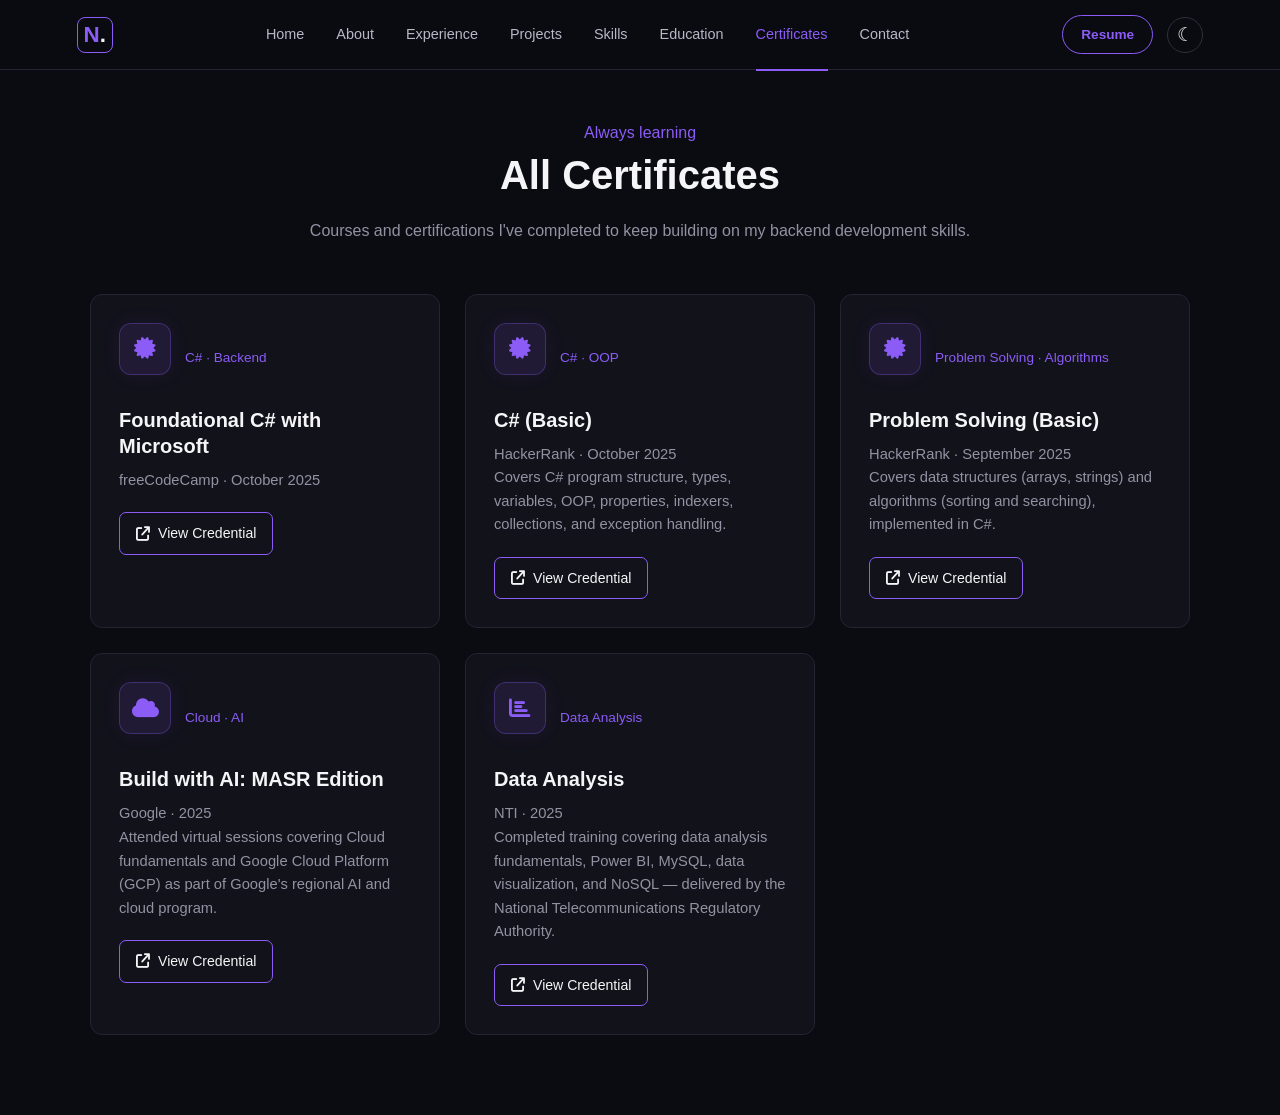
==== commit 41e3345b: "edit style" ====
--- a/certificates.html
+++ b/certificates.html
@@ -175,7 +175,7 @@
     </div>
                 </article>
 
-                <article class="certs-card">
+                <!-- <article class="certs-card">
                     <div class="certs-card-content">
 
                         <div class="certs-card-icon">
@@ -199,7 +199,8 @@
                         </a>
 
                     </div>
-                </article>
+                </article> -->
+
                 <!-- END PLACEHOLDER -->
 
             </div>
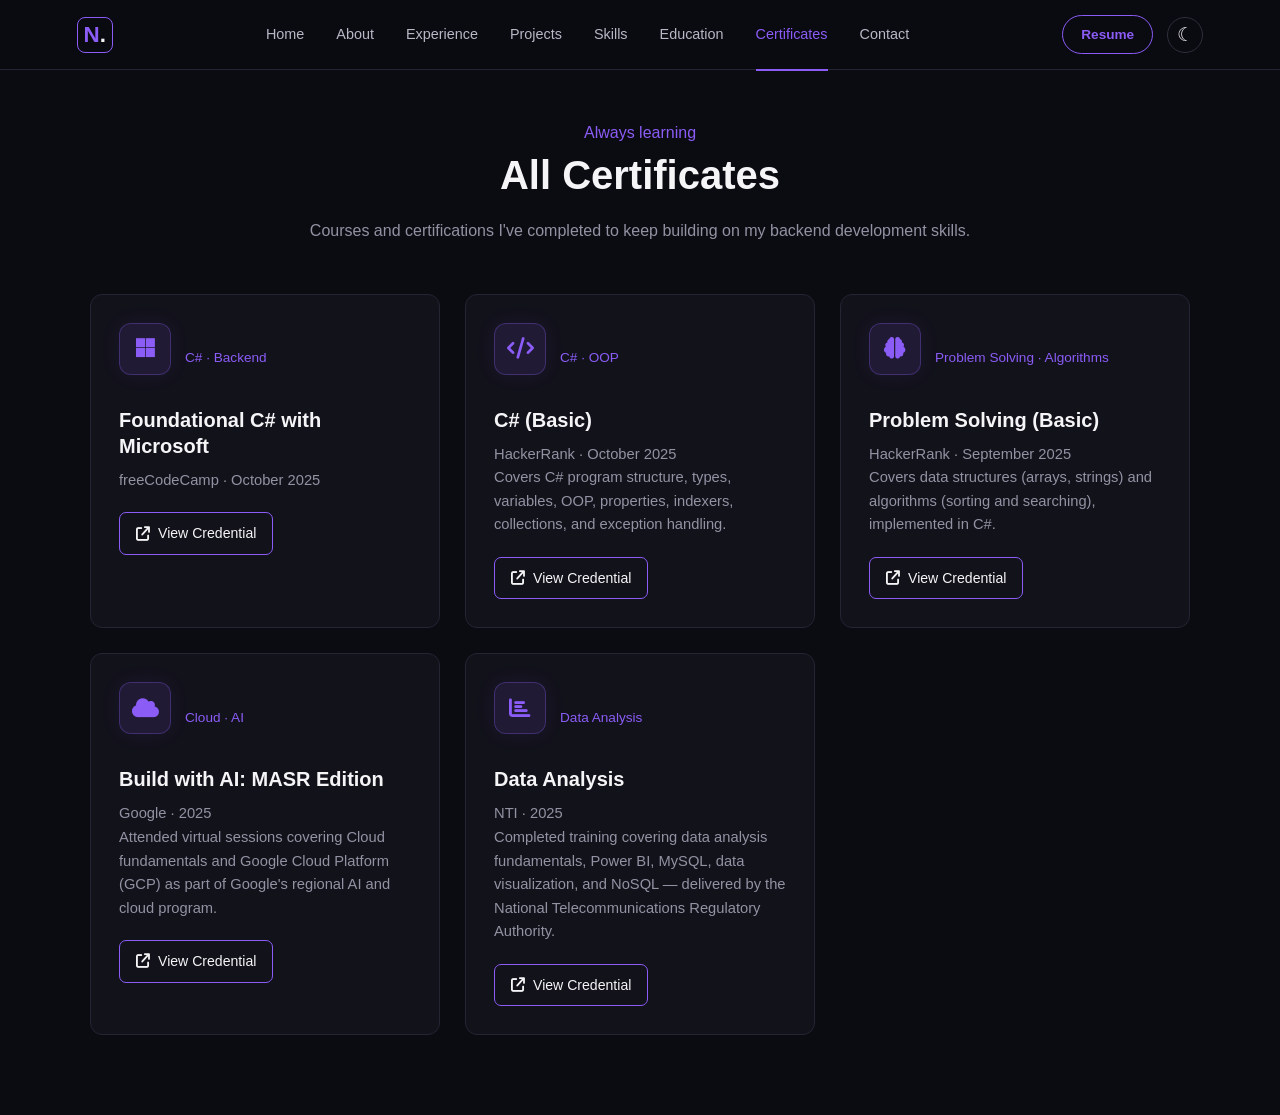
==== commit 127255fa: "Edit data" ====
--- a/certificates.html
+++ b/certificates.html
@@ -49,7 +49,7 @@
 
         <div class="certs-card-header">
             <div class="certs-card-icon">
-                <i class="fa-solid fa-certificate"></i>
+                <i class="fa-brands fa-microsoft"></i>
             </div>
             <div class="certs-category">C# · Backend</div>
         </div>
@@ -74,7 +74,7 @@
 
         <div class="certs-card-header">
             <div class="certs-card-icon">
-                <i class="fa-solid fa-certificate"></i>
+                <i class="fa-solid fa-code"></i>
             </div>
             <div class="certs-category">C# · OOP</div>
         </div>
@@ -101,7 +101,7 @@
 
         <div class="certs-card-header">
             <div class="certs-card-icon">
-                <i class="fa-solid fa-certificate"></i>
+                <i class="fa-solid fa-brain"></i>
             </div>
             <div class="certs-category">Problem Solving · Algorithms</div>
         </div>
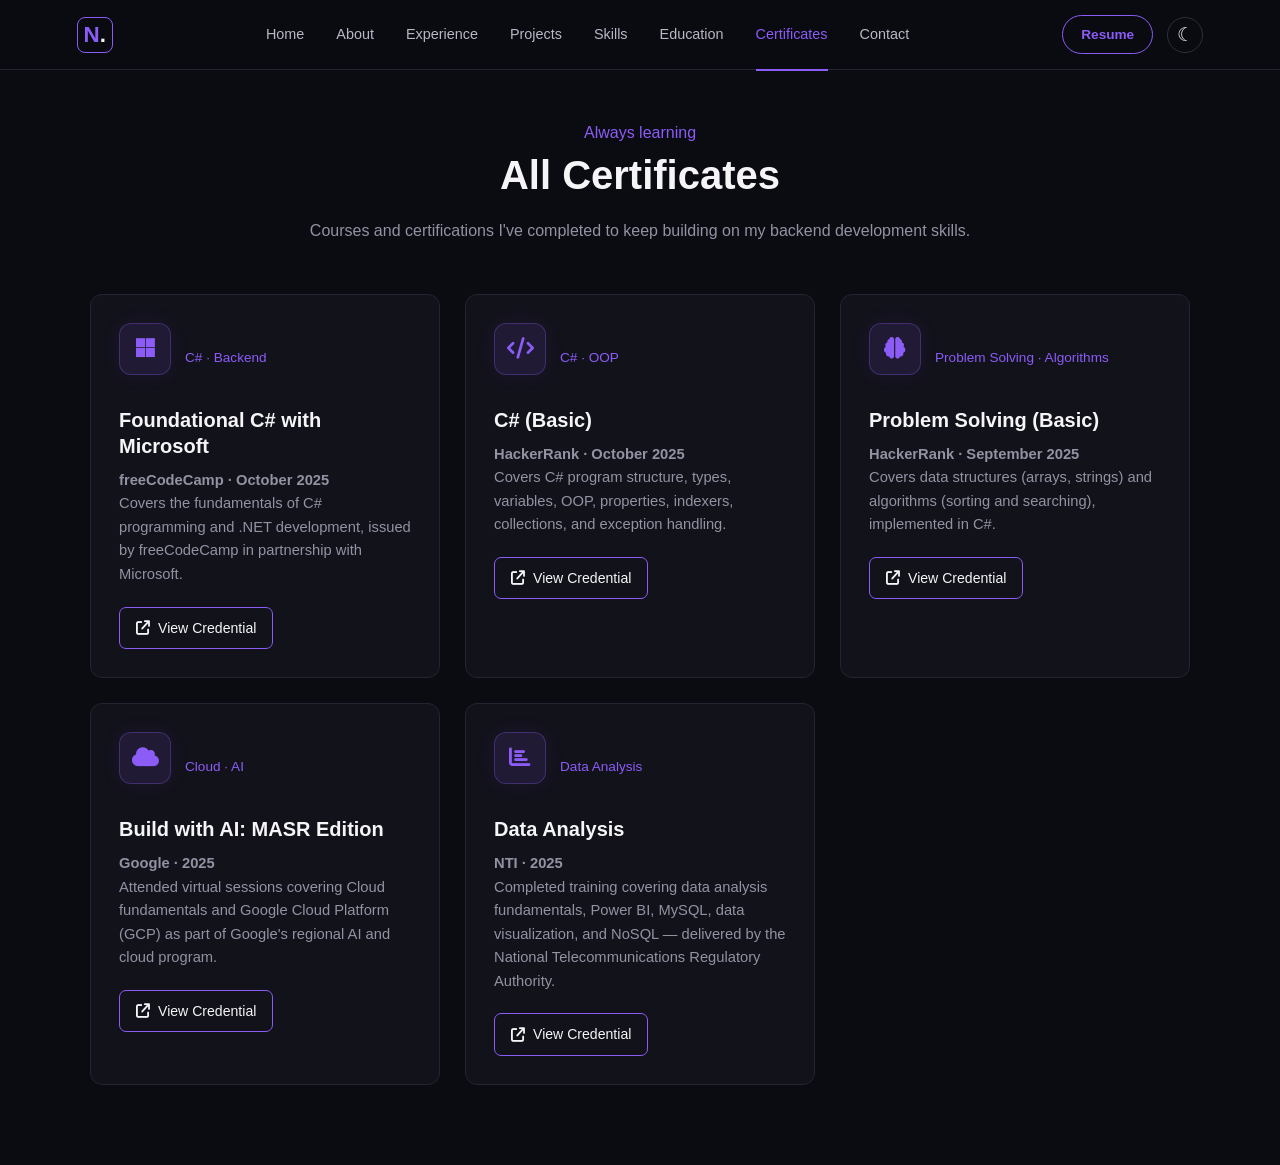
==== commit 0391a476: "." ====
--- a/certificates.html
+++ b/certificates.html
@@ -56,8 +56,9 @@
 
         <h2>Foundational C# with Microsoft</h2>
 
-        <p>freeCodeCamp · October 2025</p>
-
+        <p><strong>freeCodeCamp · October 2025</strong></p>
+        <p>Covers the fundamentals of C# programming and .NET development,
+             issued by freeCodeCamp in partnership with Microsoft.</p>
         <a href="https://www.freecodecamp.org/certification/nairaotmantamer/foundational-c-sharp-with-microsoft"
            target="_blank"
            rel="noopener noreferrer"
@@ -81,7 +82,7 @@
 
         <h2>C# (Basic)</h2>
 
-        <p>HackerRank · October 2025</p>
+        <p><strong>HackerRank · October 2025</strong></p>
         <p>Covers C# program structure, types, variables, OOP, properties, indexers,
              collections, and exception handling.</p>
 
@@ -108,7 +109,7 @@
 
         <h2>Problem Solving (Basic)</h2>
 
-        <p>HackerRank · September 2025</p>
+        <p><strong>HackerRank · September 2025</strong></p>
         <p>Covers data structures (arrays, strings) and algorithms (sorting and searching), implemented in C#.</p>
 
         <a href="https://www.hackerrank.com/certificates/04c7d512ca42"
@@ -134,7 +135,7 @@
 
         <h2>Build with AI: MASR Edition</h2>
 
-        <p>Google · 2025</p>
+        <p><strong>Google · 2025</strong></p>
         <p>Attended virtual sessions covering Cloud fundamentals and Google Cloud Platform (GCP) as part of Google's regional AI and cloud program.</p>
 
         <a href="https://www.linkedin.com/in/naira-othman-tamer/overlay/Certifications/2056981681/treasury/?profileId=ACoAACNfrCUBm3s56sPLlhaSm0tsjge7b9yXwV8"
@@ -160,7 +161,7 @@
 
         <h2>Data Analysis</h2>
 
-        <p> NTI · 2025</p>
+        <p><strong>NTI · 2025</strong></p>
         <p>Completed training covering data analysis fundamentals, Power BI, MySQL, data visualization,
              and NoSQL — delivered by the National Telecommunications Regulatory Authority.</p>
 
--- a/css/navbar.css
+++ b/css/navbar.css
@@ -109,6 +109,14 @@
     color: #ffffff;
 }
 
+.nav-hamburger {
+    display: none;
+}
+
+.nav-overlay {
+    display: none;
+}
+
 .theme-toggle {
     width: 36px;
     height: 36px;
@@ -155,12 +163,129 @@
     border-color: #d5d5df;
 }
 
+body.light-theme .nav-hamburger span {
+    background: #18181f;
+}
+
+body.light-theme .nav-links {
+    background: #ffffff;
+    border-color: #e5e5ec;
+}
+
+body.light-theme .nav-links a {
+    border-color: #f0f0f6;
+}
+
 
 /* =========================
    Responsive
    ========================= */
 
-@media (max-width: 900px) {
+   @media (max-width: 900px) {
+
+    .navbar {
+        height: 70px;
+        padding: 0 5%;
+    }
+
+    .nav-hamburger {
+        display: flex;
+        flex-direction: column;
+        justify-content: center;
+        gap: 5px;
+        width: 36px;
+        height: 36px;
+        background: transparent;
+        border: none;
+        cursor: pointer;
+        padding: 4px;
+        flex-shrink: 0;
+    }
+
+    .nav-hamburger span {
+        display: block;
+        width: 22px;
+        height: 2px;
+        background: #f5f5f7;
+        border-radius: 2px;
+        transition: transform 0.3s ease, opacity 0.3s ease;
+    }
+
+    .nav-hamburger.open span:nth-child(1) {
+        transform: translateY(7px) rotate(45deg);
+    }
+
+    .nav-hamburger.open span:nth-child(2) {
+        opacity: 0;
+    }
+
+    .nav-hamburger.open span:nth-child(3) {
+        transform: translateY(-7px) rotate(-45deg);
+    }
+
+    .nav-overlay {
+        display: none;
+        position: fixed;
+        inset: 0;
+        background: rgba(0, 0, 0, 0.5);
+        z-index: 998;
+    }
+
+    .nav-overlay.open {
+        display: block;
+    }
+
+    .nav-links {
+        position: fixed;
+        top: 0;
+        right: -280px;
+        width: 260px;
+        height: 100vh;
+        background: #0b0b12;
+        border-left: 1px solid #242433;
+        z-index: 999;
+        flex-direction: column;
+        align-items: flex-start;
+        gap: 0;
+        padding: 80px 30px 30px;
+        transition: right 0.3s ease;
+        overflow-y: auto;
+    }
+
+    .nav-links.open {
+        right: 0;
+    }
+
+    .nav-links a {
+        font-size: 1rem;
+        padding: 14px 0;
+        width: 100%;
+        border-bottom: 1px solid #1e1e2e;
+        color: #b8b8c7;
+    }
+
+    .nav-links a:last-child {
+        border-bottom: none;
+    }
+
+    .nav-sidebar-resume {
+        display: inline-block;
+        margin-top: 20px;
+        padding: 10px 20px;
+        border: 1px solid #8b5cf6;
+        border-radius: 20px;
+        color: #8b5cf6 !important;
+        font-size: 0.9rem;
+        font-weight: 600;
+        border-bottom: none !important;
+    }
+
+    /* .nav-resume-btn {
+        display: none;
+    } */
+}
+
+/* @media (max-width: 900px) {
 
     .navbar {
         height: 70px;
@@ -195,7 +320,7 @@
     .theme-toggle {
         flex-shrink: 0;
     }
-}
+} */
 
 @media (max-width: 600px) {
 
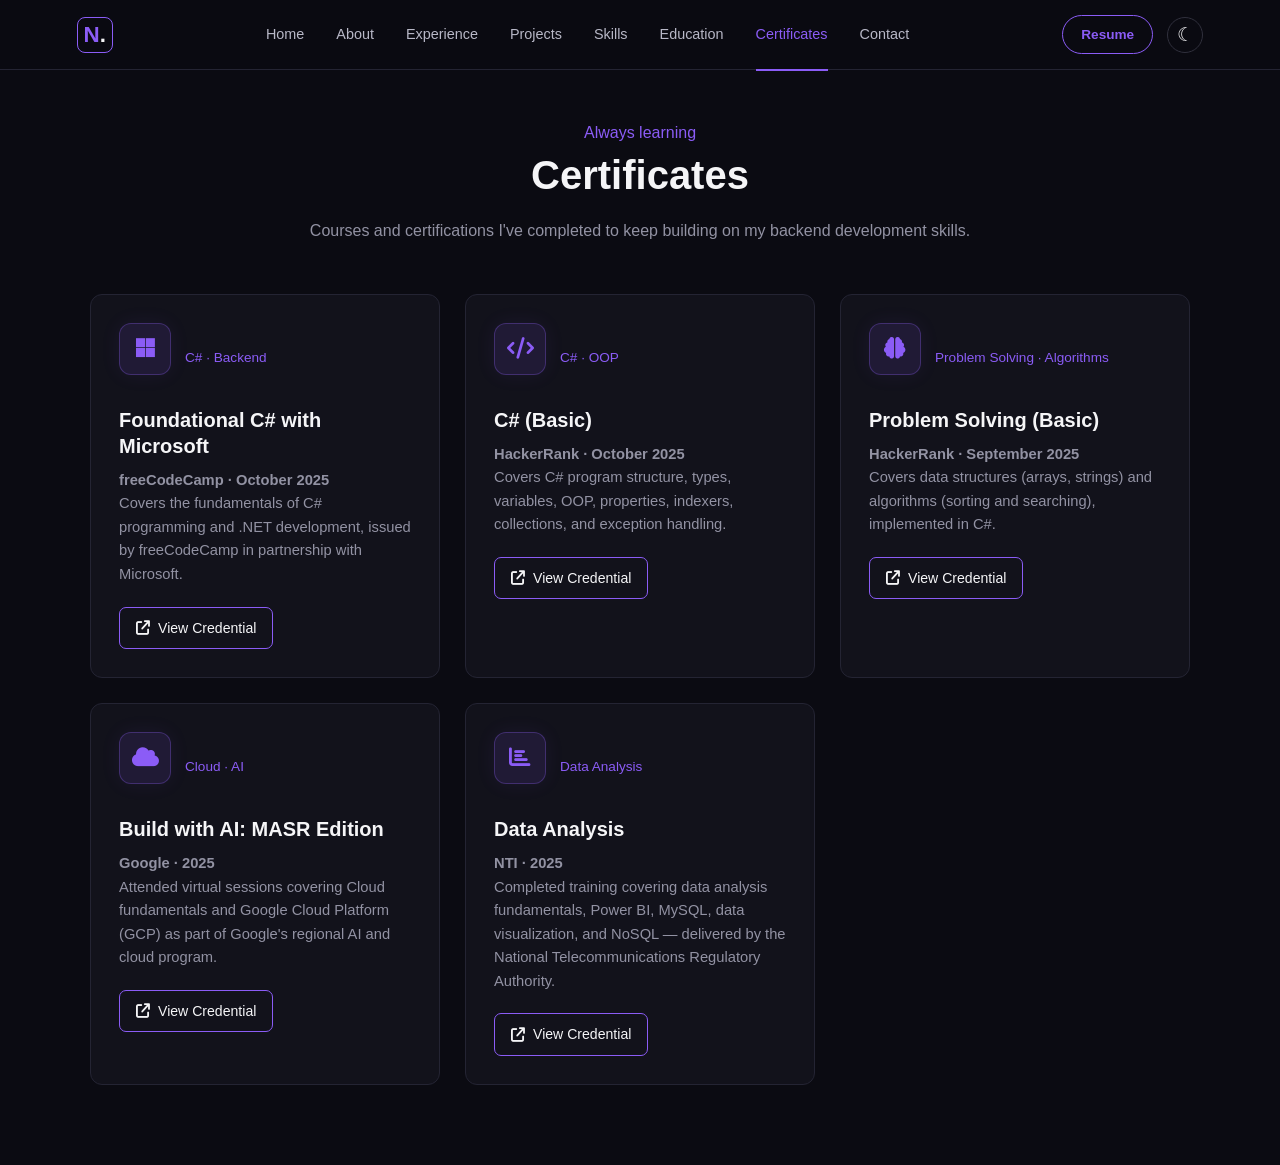
==== commit 3bf0bddf: "syntax edition" ====
--- a/certificates.html
+++ b/certificates.html
@@ -32,7 +32,7 @@
 
             <div class="certs-section-heading">
                 <p>Always learning</p>
-                <h1>All Certificates</h1>
+                <h1>Certificates</h1>
             </div>
 
             <p class="certs-page-intro">
--- a/css/navbar.css
+++ b/css/navbar.css
@@ -54,8 +54,8 @@
     display: flex;
     align-items: center;
     gap: 14px;
-
     flex-shrink: 0;
+    position: relative; z-index: 1000;
 }
 
 .nav-links a {
@@ -111,6 +111,11 @@
 
 .nav-hamburger {
     display: none;
+}
+
+.nav-hamburger {
+    position: relative;
+    z-index: 1000;
 }
 
 .nav-overlay {
@@ -238,8 +243,8 @@
     .nav-links {
         position: fixed;
         top: 0;
-        right: -280px;
-        width: 260px;
+        right: -220px;
+        width: 200px;
         height: 100vh;
         background: #0b0b12;
         border-left: 1px solid #242433;
@@ -280,47 +285,9 @@
         border-bottom: none !important;
     }
 
-    /* .nav-resume-btn {
-        display: none;
-    } */
-}
-
-/* @media (max-width: 900px) {
-
-    .navbar {
-        height: 70px;
-        padding: 0 5%;
-        gap: 20px;
-        flex-wrap: nowrap;
-    }
-
-    .nav-links {
-        justify-content: flex-end;
-
-        gap: 20px;
-        flex-wrap: nowrap;
-
-        min-width: 0;
-        overflow-x: auto;
-        white-space: nowrap;
-
-        scrollbar-width: none;
-    }
-
-    .nav-links::-webkit-scrollbar {
-        display: none;
-    }
-
-    .nav-links a {
-        font-size: 0.82rem;
-        padding: 25px 0;
-        flex-shrink: 0;
-    }
-
-    .theme-toggle {
-        flex-shrink: 0;
-    }
-} */
+
+}
+
 
 @media (max-width: 600px) {
 
